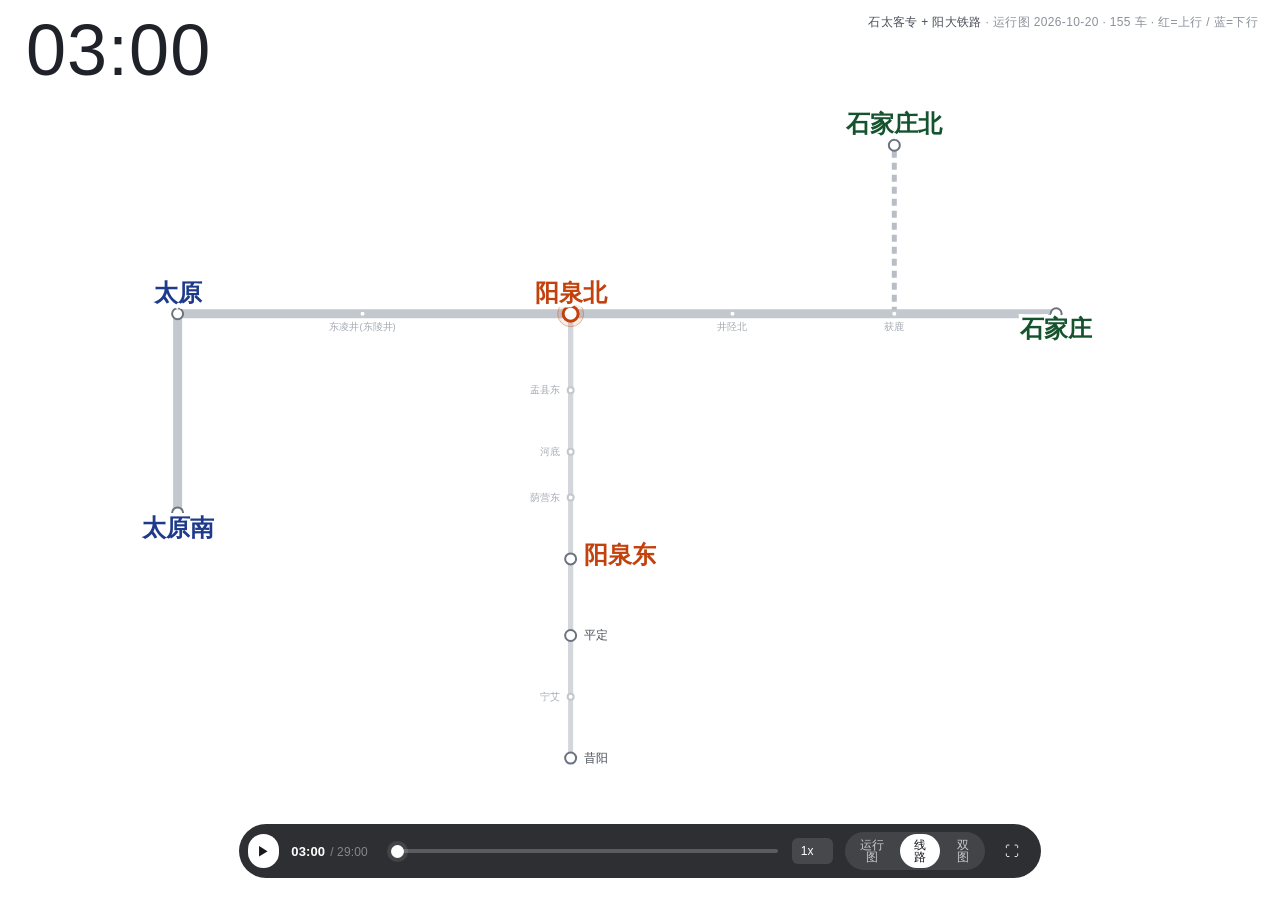
==== record.html @ 4fbd13b4 "石太客专+阳大铁路运行图：12306 官方数据 + 原生 SVG 双视图" ====
<!DOCTYPE html>
<html lang="zh-CN">
<head>
  <meta charset="utf-8">
  <meta name="viewport" content="width=device-width, initial-scale=1">
  <title>录制模式 · 石太客专运行图</title>
  <link rel="icon" href="data:,">
  <link rel="stylesheet" href="css/record.css">
</head>
<body>
<div class="stage" id="stage">
  <div class="view" id="viewMarey"></div>
  <div class="view" id="viewLine" hidden></div>
</div>

<div class="bigtime" id="bigtime"><b id="bigClock">--:--</b><i id="bigDay"></i></div>
<div class="corner" id="corner"><b>石太客专 + 阳大铁路</b> · 运行图 2026-10-20 · 红=上行 / 蓝=下行</div>

<div class="hud" id="hud">
  <button type="button" class="play" id="playBtn" aria-label="播放 / 暂停">▶</button>
  <span class="clock"><b id="clock">03:00</b><i id="rangeText">/ 32:00</i></span>
  <input type="range" class="seek" id="seek" min="180" max="1920" step="1" value="180" aria-label="进度">
  <select id="speed" aria-label="倍速">
    <option value="0.5">0.5x</option>
    <option value="1" selected>1x</option>
    <option value="2">2x</option>
    <option value="5">5x</option>
  </select>
  <div class="seg" id="viewSeg" role="group" aria-label="视图">
    <button type="button" data-mode="marey" aria-pressed="true">运行图</button>
    <button type="button" data-mode="line" aria-pressed="false">线路</button>
    <button type="button" data-mode="both" aria-pressed="false">双图</button>
  </div>
  <button type="button" class="icon" id="fsBtn" aria-label="全屏" title="全屏（F）">⛶</button>
</div>

<script src="js/marey-chart.js"></script>
<script src="js/line-diagram.js"></script>
<script src="js/player.js"></script>
<script>
(function () {
  'use strict';

  var DATA_URL = 'data/processed/shita_timetable_2026-10-20_data-v2.json';
  var $ = function (id) { return document.getElementById(id); };

  var q = new URLSearchParams(location.search);
  function num(v, d) { var n = Number(v); return isFinite(n) ? n : d; }

  var FROM = num(q.get('from'), 180);
  var TO = num(q.get('to'), 1920);
  if (!(TO > FROM)) { FROM = 180; TO = 1920; }
  var START = q.has('t') ? Math.min(TO, Math.max(FROM, num(q.get('t'), FROM))) : FROM;
  var MODE = ['marey', 'line', 'both'].indexOf(q.get('view')) >= 0 ? q.get('view') : 'line';
  var ZOOM = Math.max(1, num(q.get('zoom'), 3));   // 线路视图矢量放大倍数
  var SHOW_BIGTIME = q.get('bigtime') !== '0';      // 左上角大号当前时刻
  var AUTOPLAY = q.get('autoplay') === '1';
  var SHOW_CORNER = q.get('corner') !== '0';
  var FONT_MAREY = num(q.get('fs'), 1.35);
  var FONT_LINE = num(q.get('fl'), 1.25);

  var data = null, player = null, marey = null, diagram = null;
  var dragging = false, resumeAfterDrag = false;
  var hudLocked = false, idleTimer = null;

  function fatal(msg) {
    var d = document.createElement('div');
    d.className = 'fatal';
    d.innerHTML = msg;
    document.body.appendChild(d);
    $('hud').hidden = true;
  }

  function fmtClock(m) {
    var total = Math.round(m);
    var day = Math.floor(total / 1440);
    var rem = total - day * 1440;
    if (rem < 0) { rem += 1440; day -= 1; }
    var hh = Math.floor(rem / 60), mm = rem % 60;
    var s = (hh < 10 ? '0' : '') + hh + ':' + (mm < 10 ? '0' : '') + mm;
    if (day === 1) return '次日 ' + s;
    if (day > 1) return '+' + day + '天 ' + s;
    return s;
  }

  function fmtSpan(minutes) {
    var hh = Math.floor(minutes / 60), mm = Math.round(minutes % 60);
    return hh + ':' + (mm < 10 ? '0' : '') + mm;
  }

  function setPlayIcon(playing) {
    var b = $('playBtn');
    b.textContent = playing ? '⏸' : '▶';
    b.setAttribute('aria-label', playing ? '暂停' : '播放');
  }

  function fmtHM(t) {
    var total = Math.round(t);
    var rem = total - Math.floor(total / 1440) * 1440;
    if (rem < 0) rem += 1440;
    var hh = Math.floor(rem / 60), mm = rem % 60;
    return (hh < 10 ? '0' : '') + hh + ':' + (mm < 10 ? '0' : '') + mm;
  }

  function fmtDay(t) {
    var day = Math.floor(Math.round(t) / 1440);
    if (day <= 0) return '';
    return day === 1 ? '次日' : '+' + day + ' 天';
  }

  function syncTime() {
    var t = player ? player.getState().time : START;
    if (marey) marey.setCurrentTime(t);
    if (diagram) diagram.setLineTime(t);
    $('clock').textContent = fmtClock(t);
    if (SHOW_BIGTIME) {
      $('bigClock').textContent = fmtHM(t);
      $('bigDay').textContent = fmtDay(t);
    }
    if (!dragging) $('seek').value = String(Math.round(t));
  }

  // ---------------------------------------------------------------- 视图布局
  function buildViews() {
    var stage = $('stage');
    // Marey 自带 bottom margin 96，已为 HUD 留位；线路图没有，需要显式预留
    var hudReserve = MODE === 'marey' ? 0 : 64;
    var availH = stage.clientHeight - 16 - hudReserve;
    var availW = stage.clientWidth - 20;
    if (availH < 200) availH = 200;

    var gap = 8;
    var mareyH = 0, lineH = 0;
    if (MODE === 'marey') {
      mareyH = availH;
    } else if (MODE === 'line') {
      lineH = availH;
    } else {
      mareyH = Math.round((availH - gap) * 0.62);
      lineH = availH - gap - mareyH;
    }

    if (marey) { marey.destroy(); marey = null; }
    if (diagram) { diagram.destroy(); diagram = null; }

    var vm = $('viewMarey'), vl = $('viewLine');
    vm.hidden = mareyH <= 0;
    vl.hidden = lineH <= 0;
    vm.style.flex = mareyH > 0 ? '0 0 ' + mareyH + 'px' : '0 0 0px';
    vl.style.flex = lineH > 0 ? '0 0 ' + lineH + 'px' : '0 0 0px';

    if (mareyH > 0) {
      marey = window.MareyChart.initMareyChart(vm, data, {
        height: mareyH,
        fontScale: FONT_MAREY,
        showLegend: false,
        margin: { top: 100, right: 34, bottom: 96, left: 148 },
        domain: [FROM, TO],
        tickMinutes: 60,
        labelMinutes: 120
      });
    }
    if (lineH > 0) {
      diagram = window.LineDiagram.initLineDiagram(vl, data, {
        height: Math.round(lineH / ZOOM),
        fontScale: 1,
        viewWidth: Math.round(availW / ZOOM),
        padTop: 30,
        padBottom: 24,
        showCaption: false
      });
    }
    syncTime();
  }

  function syncModeButtons() {
    Array.prototype.forEach.call($('viewSeg').children, function (b) {
      b.setAttribute('aria-pressed', String(b.getAttribute('data-mode') === MODE));
    });
  }

  function setMode(mode) {
    MODE = mode;
    syncModeButtons();
    buildViews();
  }

  // ---------------------------------------------------------------- 控件显隐
  function hideHud() {
    $('hud').classList.add('is-hidden');
    $('corner').classList.add('is-hidden');
    document.body.classList.add('is-idle');
  }

  function showHud() {
    if (hudLocked) return;
    $('hud').classList.remove('is-hidden');
    if (SHOW_CORNER) $('corner').classList.remove('is-hidden');
    document.body.classList.remove('is-idle');
    clearTimeout(idleTimer);
    idleTimer = setTimeout(hideHud, 2600);
  }

  function toggleHudLock() {
    hudLocked = !hudLocked;
    if (hudLocked) {
      clearTimeout(idleTimer);
      hideHud();
    } else {
      showHud();
    }
  }

  function toggleFullscreen() {
    if (!document.fullscreenElement) {
      document.documentElement.requestFullscreen().catch(function () {});
    } else {
      document.exitFullscreen().catch(function () {});
    }
  }

  // ---------------------------------------------------------------- 启动
  if (!window.MareyChart || !window.LineDiagram || !window.Player) {
    fatal('模块未加载：需要 js/marey-chart.js、js/line-diagram.js、js/player.js。');
    return;
  }

  if (!SHOW_BIGTIME) $('bigtime').hidden = true;
  $('seek').min = String(FROM);
  $('seek').max = String(TO);
  $('seek').value = String(START);
  $('speed').value = q.get('speed') || '1';
  $('rangeText').textContent = '/ ' + fmtSpan(TO - FROM);

  fetch(DATA_URL)
    .then(function (r) { if (!r.ok) throw new Error('HTTP ' + r.status); return r.json(); })
    .then(function (json) {
      data = json;
      if (data.meta.data_kind !== 'real') {
        fatal('当前文件不是真实数据（data_kind=' + data.meta.data_kind + '）。');
        return;
      }
      var major = String(data.meta.schema_version || '').split('.')[0];
      if (major !== '2') {
        fatal('数据契约版本不匹配：页面按 v2.x 读取，文件为 v' + data.meta.schema_version + '。');
        return;
      }

      $('corner').innerHTML = '<b>石太客专 + 阳大铁路</b> · 运行图 ' +
        data.meta.coverage.service_date + ' · ' + data.stats.usable_trains +
        ' 车 · 红=上行 / 蓝=下行';

      syncModeButtons();
      buildViews();

      player = window.Player.createPlayer({
        min: FROM, max: TO, initial: START,
        minutesPerSecond: 2,
        speed: num($('speed').value, 1),
        onTimeChange: function (t, meta) {
          if (marey) marey.setCurrentTime(t);
          if (diagram) diagram.setLineTime(t);
          $('clock').textContent = fmtClock(t);
          if (SHOW_BIGTIME) {
            $('bigClock').textContent = fmtHM(t);
            $('bigDay').textContent = fmtDay(t);
          }
          if (!dragging) $('seek').value = String(Math.round(t));
          setPlayIcon(meta.playing);
        }
      });

      $('playBtn').addEventListener('click', function () { player.toggle(); showHud(); });
      $('speed').addEventListener('change', function () {
        player.setSpeed(num($('speed').value, 1));
      });
      $('fsBtn').addEventListener('click', toggleFullscreen);
      $('viewSeg').addEventListener('click', function (ev) {
        var btn = ev.target.closest('button[data-mode]');
        if (btn) setMode(btn.getAttribute('data-mode'));
      });

      var seek = $('seek');
      seek.addEventListener('pointerdown', function () {
        dragging = true;
        resumeAfterDrag = player.getState().playing;
        player.pause();
      });
      window.addEventListener('pointerup', function () {
        if (!dragging) return;
        dragging = false;
        if (resumeAfterDrag) player.play();
      });
      seek.addEventListener('input', function () { player.seek(Number(seek.value)); });

      // 鼠标静止 → 控件与光标一起隐去，录制画面只剩运行图
      document.addEventListener('mousemove', showHud);
      document.addEventListener('mousedown', showHud);
      document.addEventListener('keydown', function () { showHud(); });

      document.addEventListener('keydown', function (ev) {
        if (ev.metaKey || ev.ctrlKey || ev.altKey) return;
        var k = ev.key.toLowerCase();
        if (k === 'f') {
          ev.preventDefault();
          toggleFullscreen();
        } else if (k === 'h') {
          ev.preventDefault();
          toggleHudLock();
        }
      });

      var rzTimer = null;
      window.addEventListener('resize', function () {
        clearTimeout(rzTimer);
        rzTimer = setTimeout(buildViews, 180);
      });

      showHud();
      if (AUTOPLAY) player.play();
      else setPlayIcon(false);

      window.__rec = {
        player: player, marey: function () { return marey; },
        diagram: function () { return diagram; }, data: data,
        setMode: setMode, buildViews: buildViews
      };
    })
    .catch(function (err) {
      fatal('无法加载数据：' + err.message +
        '<br><code>python -m http.server 8000 → http://localhost:8000/record.html</code>');
    });
})();
</script>
</body>
</html>
---- css/record.css ----
/*!
 * record.css — 录制模式页面样式
 * 目标：全屏铺满运行图，控件悬浮且可自动隐去，录制时画面干净。
 */

:root {
  --ink: #1f2329;
  --ink-2: #4a4f57;
  --ink-3: #8b919a;
  --line: #e6e8eb;
  --paper: #ffffff;
}

* { box-sizing: border-box; }

html, body { height: 100%; }

body {
  margin: 0;
  background: var(--paper);
  color: var(--ink);
  font-family: -apple-system, BlinkMacSystemFont, "Segoe UI", "Microsoft YaHei", sans-serif;
  overflow: hidden;
  -webkit-font-smoothing: antialiased;
}

/* 控件与鼠标一起隐去，录制时不留光标 */
body.is-idle { cursor: none; }

.stage {
  position: fixed;
  inset: 0;
  display: flex;
  flex-direction: column;
  padding: 8px 10px;
  gap: 8px;
}

.view {
  flex: 1 1 0;
  min-height: 0;
  position: relative;
  overflow: hidden;
}

.view[hidden] { display: none; }
.view > div { height: 100%; }
.view svg { display: block; }

/* 线路视图：逻辑 viewBox 按 ZOOM 缩小，CSS 拉伸回容器 —— 全部元素等比放大（矢量无损） */
#viewLine svg { width: 100%; height: 100%; }

/* Marey 光标自带的小时刻与左上角大时刻重复，藏标签留竖线 */
#viewMarey .mc-cursor rect,
#viewMarey .mc-cursor text { display: none; }

/* 线路图内建图例与大时刻重叠，隐藏（右上角水印有等价说明） */
#viewLine .ld-legend { display: none; }

/* 轨道再压轴加粗（逻辑坐标下的线宽，显示时再乘 ZOOM） */
#viewLine .ld-track--main { stroke-width: 9; }
#viewLine .ld-track--branch { stroke-width: 7; }
#viewLine .ld-track--connecting { stroke-width: 5; }

/* 左上角大号当前时刻：常驻显示，不随控制条隐去 */
.bigtime {
  position: fixed;
  left: 26px;
  top: 14px;
  z-index: 15;
  pointer-events: none;
  display: flex;
  align-items: baseline;
  gap: 12px;
  color: var(--ink);
}

.bigtime b {
  font-size: 72px;
  font-weight: 500;
  line-height: 1;
  letter-spacing: 1px;
  font-variant-numeric: tabular-nums;
}

.bigtime i {
  font-style: normal;
  font-size: 22px;
  font-weight: 500;
  color: var(--ink-2);
}

/* 右上角水印（左上角留给 Marey 自带图例，避免重叠） */
.corner {
  position: fixed;
  right: 22px;
  top: 14px;
  z-index: 10;
  font-size: 12px;
  letter-spacing: 0.03em;
  color: var(--ink-3);
  pointer-events: none;
  text-align: right;
  transition: opacity 220ms ease;
}

.corner b {
  font-weight: 500;
  color: var(--ink-2);
}

.corner.is-hidden { opacity: 0; }

/* 底部播放器 */
.hud {
  position: fixed;
  left: 50%;
  bottom: 22px;
  transform: translateX(-50%);
  display: flex;
  align-items: center;
  gap: 12px;
  padding: 8px 14px 8px 9px;
  background: rgba(23, 25, 29, 0.9);
  border-radius: 999px;
  color: #fff;
  font-size: 13px;
  z-index: 30;
  user-select: none;
  transition: opacity 240ms ease, transform 240ms ease;
}

.hud.is-hidden {
  opacity: 0;
  transform: translateX(-50%) translateY(12px);
  pointer-events: none;
}

.hud button {
  appearance: none;
  border: 0;
  background: transparent;
  color: #fff;
  font: inherit;
  line-height: 1;
  padding: 6px 9px;
  border-radius: 999px;
  cursor: pointer;
  transition: background 140ms ease;
}

.hud button:hover { background: rgba(255, 255, 255, 0.14); }

.hud .play {
  width: 34px;
  height: 34px;
  padding: 0;
  display: grid;
  place-items: center;
  background: #fff;
  color: #17191d;
  font-size: 13px;
}

.hud .play:hover { background: #e9eaec; }

.clock {
  font-variant-numeric: tabular-nums;
  min-width: 86px;
  letter-spacing: 0.01em;
}

.clock i {
  font-style: normal;
  color: rgba(255, 255, 255, 0.42);
  margin-left: 5px;
  font-size: 12px;
}

.seek {
  -webkit-appearance: none;
  appearance: none;
  width: 420px;
  height: 4px;
  border-radius: 2px;
  background: rgba(255, 255, 255, 0.22);
  outline: none;
  cursor: pointer;
}

.seek::-webkit-slider-thumb {
  -webkit-appearance: none;
  appearance: none;
  width: 13px;
  height: 13px;
  border-radius: 50%;
  background: #fff;
  border: 0;
  box-shadow: 0 0 0 4px rgba(255, 255, 255, 0.1);
}

.seek::-moz-range-thumb {
  width: 13px;
  height: 13px;
  border-radius: 50%;
  background: #fff;
  border: 0;
}

.hud select {
  appearance: none;
  border: 0;
  background: rgba(255, 255, 255, 0.12);
  color: #fff;
  font: inherit;
  font-size: 12px;
  padding: 6px 9px;
  border-radius: 6px;
  cursor: pointer;
}

.hud select option { color: #17191d; }

.seg {
  display: flex;
  padding: 2px;
  gap: 2px;
  background: rgba(255, 255, 255, 0.1);
  border-radius: 999px;
}

.seg button {
  font-size: 12px;
  padding: 5px 10px;
  color: rgba(255, 255, 255, 0.72);
}

.seg button[aria-pressed="true"] {
  background: #fff;
  color: #17191d;
}

.hud .icon { font-size: 14px; padding: 6px 8px; }

/* 录制页线条加粗、提高不透明度：1600px 以上全屏时 1.15px 经视频压缩会发虚 */
#viewMarey .mc-series {
  stroke-width: 1.7;
  opacity: 0.74;
}

/* 加载/错误 */
.fatal {
  position: fixed;
  inset: 0;
  display: grid;
  place-items: center;
  padding: 40px;
  font-size: 14px;
  line-height: 1.8;
  color: var(--ink-2);
  text-align: center;
  background: var(--paper);
  z-index: 50;
}

.fatal code {
  display: inline-block;
  margin-top: 6px;
  padding: 3px 8px;
  background: #f2f3f5;
  border-radius: 4px;
  font-size: 12px;
}

@media (max-width: 900px) {
  .seek { width: 160px; }
  .hud { gap: 8px; padding-right: 10px; }
  .clock { min-width: 70px; font-size: 12px; }
}

/* 六大枢纽站：站名再放大 100%（逻辑 24px × ZOOM3 = 72px 显示）+ 按线路主题上色
   太原/太原南=深蓝，石家庄/石家庄北=深绿，阳泉北/阳泉东=深红（沿用阳泉北高亮色） */
#viewLine .ld-station[data-station="太原"] > .ld-station-label,
#viewLine .ld-station[data-station="太原南"] > .ld-station-label,
#viewLine .ld-station[data-station="阳泉北"] > .ld-station-label,
#viewLine .ld-station[data-station="阳泉东"] > .ld-station-label,
#viewLine .ld-station[data-station="石家庄"] > .ld-station-label,
#viewLine .ld-station[data-station="石家庄北"] > .ld-station-label {
  font-size: 24px;
  font-weight: 600;
  paint-order: stroke;
  stroke: #ffffff;
  stroke-width: 7;
}

#viewLine .ld-station[data-station="太原"] > .ld-station-label,
#viewLine .ld-station[data-station="太原南"] > .ld-station-label { fill: #1e3a8a; }

#viewLine .ld-station[data-station="石家庄"] > .ld-station-label,
#viewLine .ld-station[data-station="石家庄北"] > .ld-station-label { fill: #14532d; }

#viewLine .ld-station[data-station="阳泉北"] > .ld-station-label,
#viewLine .ld-station[data-station="阳泉东"] > .ld-station-label { fill: #c2410c; }

/* 线段上的车次号放大 100%（逻辑 9.5→19px，显示 57px；白描边晕圈已内建） */
#viewLine .ld-train-label { font-size: 19px; }
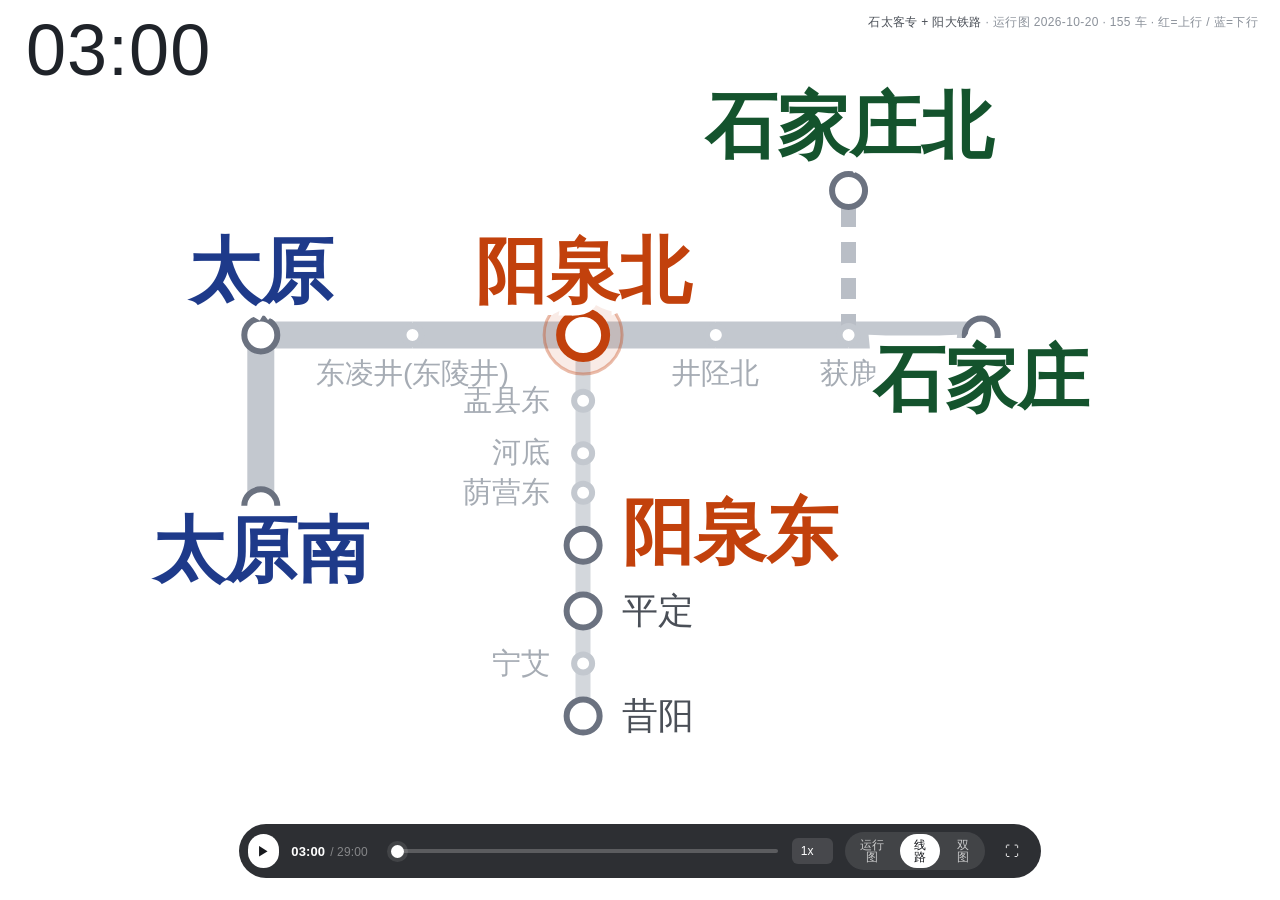
==== commit 48d5a67e: "fix:修复了追尾和徘徊的bug" ====
--- a/record.html
+++ b/record.html
@@ -45,7 +45,11 @@
   var $ = function (id) { return document.getElementById(id); };
 
   var q = new URLSearchParams(location.search);
-  function num(v, d) { var n = Number(v); return isFinite(n) ? n : d; }
+  function num(v, d) {
+    if (v === null || v === undefined || v === '') return d;
+    var n = Number(v);
+    return isFinite(n) ? n : d;
+  }
 
   var FROM = num(q.get('from'), 180);
   var TO = num(q.get('to'), 1920);
@@ -163,8 +167,8 @@
     if (lineH > 0) {
       diagram = window.LineDiagram.initLineDiagram(vl, data, {
         height: Math.round(lineH / ZOOM),
-        fontScale: 1,
         viewWidth: Math.round(availW / ZOOM),
+        sideOffset: 5,
         padTop: 30,
         padBottom: 24,
         showCaption: false
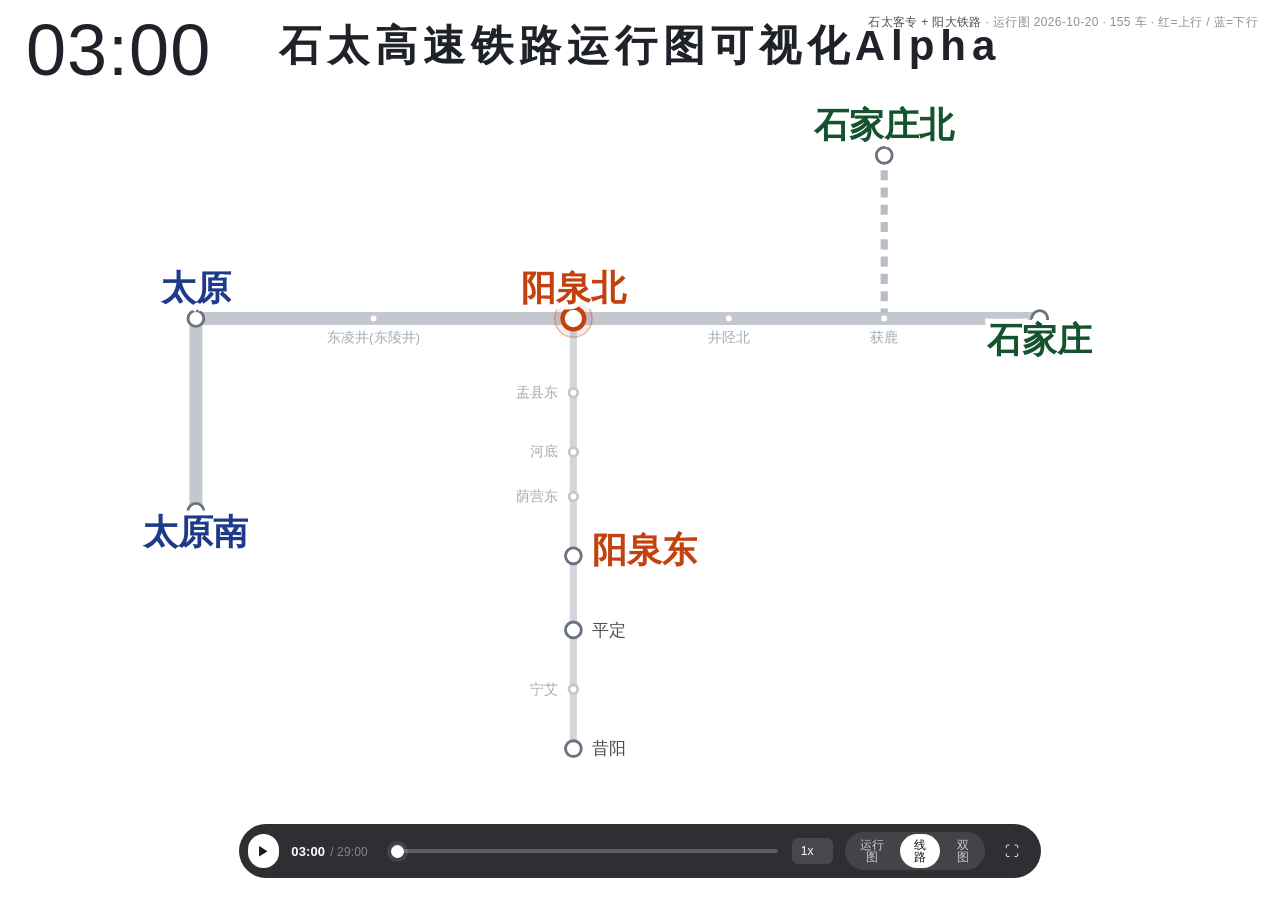
==== commit e77734a5: "fix: 修复录制页动画徘徊/穿越问题，更新12306数据与发布文案" ====
--- a/record.html
+++ b/record.html
@@ -14,7 +14,8 @@
 </div>
 
 <div class="bigtime" id="bigtime"><b id="bigClock">--:--</b><i id="bigDay"></i></div>
-<div class="corner" id="corner"><b>石太客专 + 阳大铁路</b> · 运行图 2026-10-20 · 红=上行 / 蓝=下行</div>
+<div class="bigtitle">石太高速铁路运行图可视化Alpha</div>
+<div class="corner" id="corner"><b>石太客专 + 阳大铁路</b> · 运行图 2026-10-20 · 红圆=上行 / 蓝菱=下行</div>
 
 <div class="hud" id="hud">
   <button type="button" class="play" id="playBtn" aria-label="播放 / 暂停">▶</button>
@@ -56,7 +57,7 @@
   if (!(TO > FROM)) { FROM = 180; TO = 1920; }
   var START = q.has('t') ? Math.min(TO, Math.max(FROM, num(q.get('t'), FROM))) : FROM;
   var MODE = ['marey', 'line', 'both'].indexOf(q.get('view')) >= 0 ? q.get('view') : 'line';
-  var ZOOM = Math.max(1, num(q.get('zoom'), 3));   // 线路视图矢量放大倍数
+  var ZOOM = Math.max(1, num(q.get('zoom'), 1.44)); // 线路视图矢量放大倍数（1.44 = 3 倍版的 48%）
   var SHOW_BIGTIME = q.get('bigtime') !== '0';      // 左上角大号当前时刻
   var AUTOPLAY = q.get('autoplay') === '1';
   var SHOW_CORNER = q.get('corner') !== '0';
--- a/css/record.css
+++ b/css/record.css
@@ -304,3 +304,18 @@
 
 /* 线段上的车次号放大 100%（逻辑 9.5→19px，显示 57px；白描边晕圈已内建） */
 #viewLine .ld-train-label { font-size: 19px; }
+
+/* 顶部大标题（录制片头） */
+.bigtitle {
+  position: fixed;
+  top: 18px;
+  left: 50%;
+  transform: translateX(-50%);
+  z-index: 15;
+  pointer-events: none;
+  font-size: 42px;
+  font-weight: 600;
+  letter-spacing: 6px;
+  color: var(--ink);
+  white-space: nowrap;
+}
